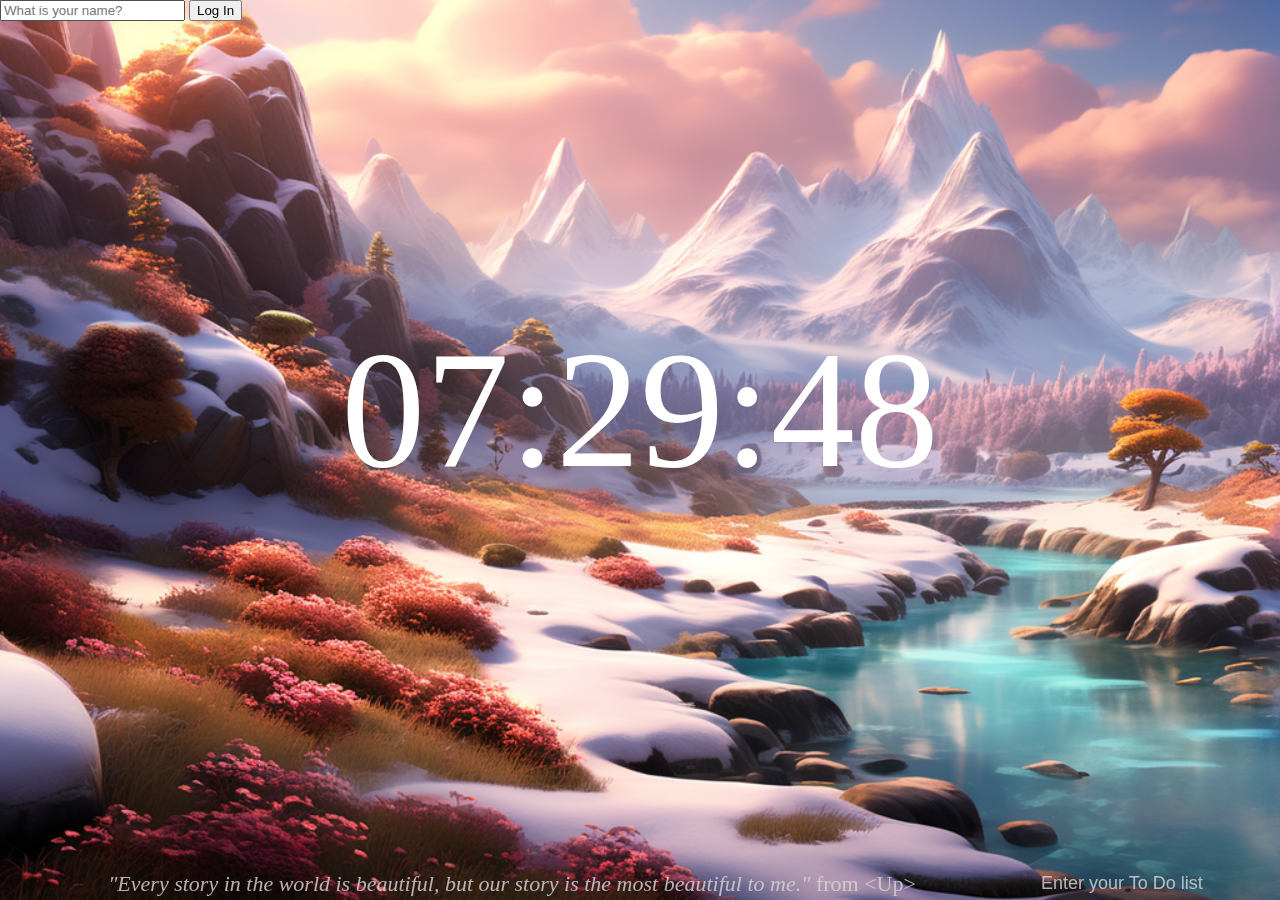
==== index.html @ 317910bf "#9 update Final" ====
<!DOCTYPE html>
<html lang="en">
  <head>
    <meta charset="UTF-8" />
    <meta name="viewport" content="width=device-width, initial-scale=1.0" />
    <title>Momentum App</title>
    <link rel="stylesheet" href="css/styles.css" />
  </head>
  <body>
    <form class="login-form hidden">
      <input
        required
        maxlength="15"
        type="text"
        placeholder="What is your name?"
      />
      <button>Log In</button>
    </form>
    <main>
      <h2 class="clock">00:00:00</h2>
      <h1 class="greeting hidden"></h1>
    </main>
    <div class="todos">
      <form id="todo-form">
        <input type="text" placeholder="Enter your To Do list" required />
      </form>
      <ul id="todo-list"></ul>
    </div>
    <div id="weather">
      <span></span>
      <div></div>
    </div>
    <div id="quote">
      <span></span>
      <span></span>
    </div>
    <script src="js/clock.js"></script>
    <script src="js/greetings.js"></script>
    <script src="js/quotes.js"></script>
    <script src="js/background.js"></script>
    <script src="js/todo.js"></script>
    <script src="js/apikey.js"></script>
    <script src="js/weather.js"></script>
  </body>
</html>
---- css/styles.css ----
@import "reset.css";
@import "background.css";
@import "weather.css";
@import "quotes.css";
@import "todo.css";

.hidden {
  display: none;
}

main {
  display: flex;
  flex-direction: column;
  align-items: center;
  color: white;
  position: fixed;
  top: 35%;
  width: 100%;
}
.clock {
  padding: 10px;
  font-size: 168px;
}
.greeting {
  font-size: 54px;
}

@media screen and (max-width: 550px) {
  .clock {
    font-size: 60px;
  }
  .greeting {
    font-size: 26px;
  }
}
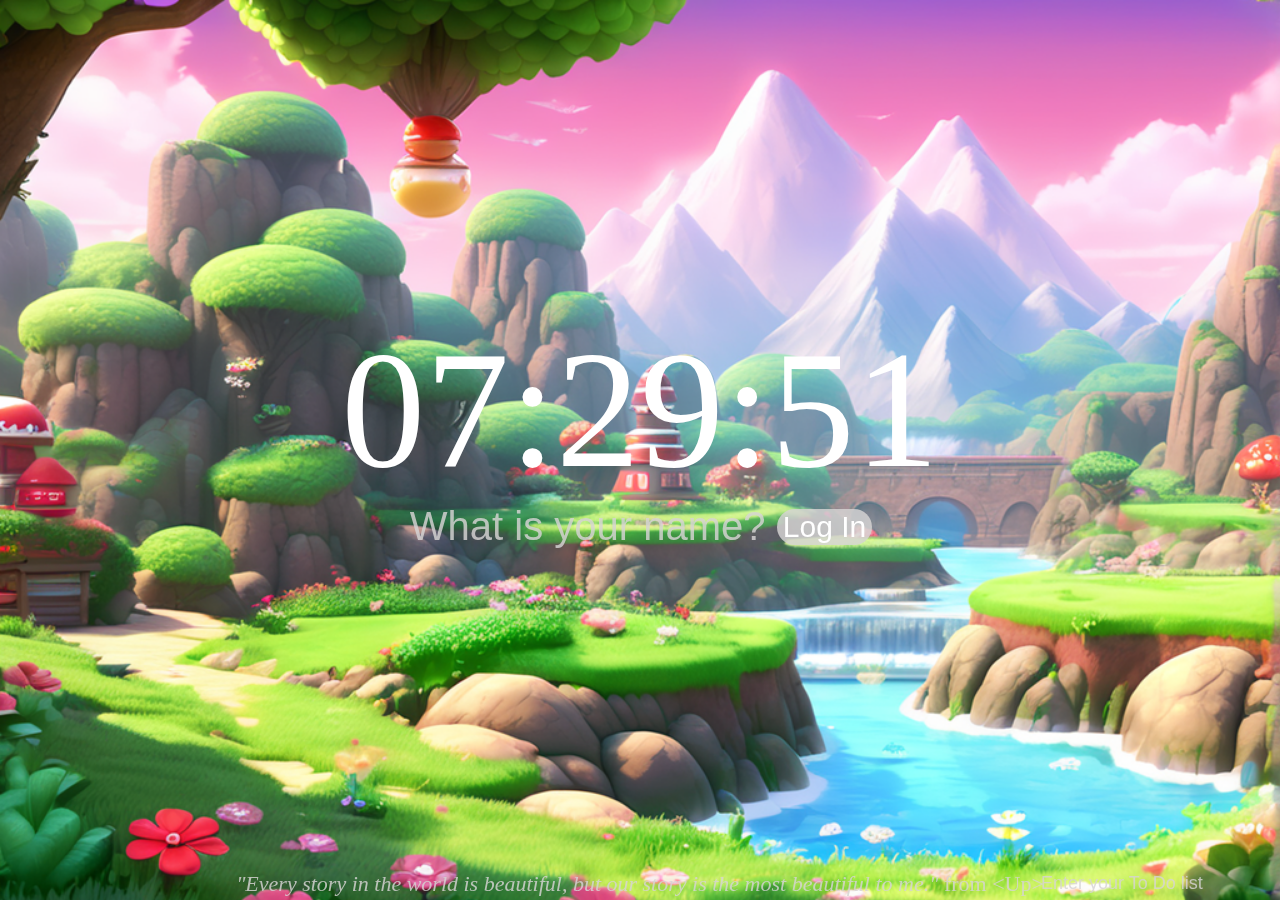
==== commit fd08b03b: "#9 update Final" ====
--- a/index.html
+++ b/index.html
@@ -7,18 +7,18 @@
     <link rel="stylesheet" href="css/styles.css" />
   </head>
   <body>
-    <form class="login-form hidden">
-      <input
-        required
-        maxlength="15"
-        type="text"
-        placeholder="What is your name?"
-      />
-      <button>Log In</button>
-    </form>
     <main>
       <h2 class="clock">00:00:00</h2>
       <h1 class="greeting hidden"></h1>
+      <form class="login-form hidden">
+        <input
+          required
+          maxlength="15"
+          type="text"
+          placeholder="What is your name?"
+        />
+        <button>Log In</button>
+      </form>
     </main>
     <div class="todos">
       <form id="todo-form">
--- a/css/styles.css
+++ b/css/styles.css
@@ -24,6 +24,29 @@
 .greeting {
   font-size: 54px;
 }
+.login-form {
+  display: flex;
+  align-items: center;
+}
+.login-form * {
+  border: none;
+  background: transparent;
+}
+.login-form input{
+  color: white;
+  font-size: 40px;
+  width: 360px;
+}
+.login-form input::placeholder {
+  color: rgba(214, 212, 212, 0.829);
+}
+.login-form button {
+  font-size: 30px;
+  border-radius: 2rem;
+  color: white;
+  background-color: rgba(214, 212, 212, 0.829);
+  margin-left: 5px;
+}
 
 @media screen and (max-width: 550px) {
   .clock {
@@ -32,4 +55,12 @@
   .greeting {
     font-size: 26px;
   }
+  .login-form input{
+    font-size: 12px;
+    width: 120px;
+  }
+  .login-form button {
+    font-size: 10px;
+    border-radius: 2rem;
+  }
 }